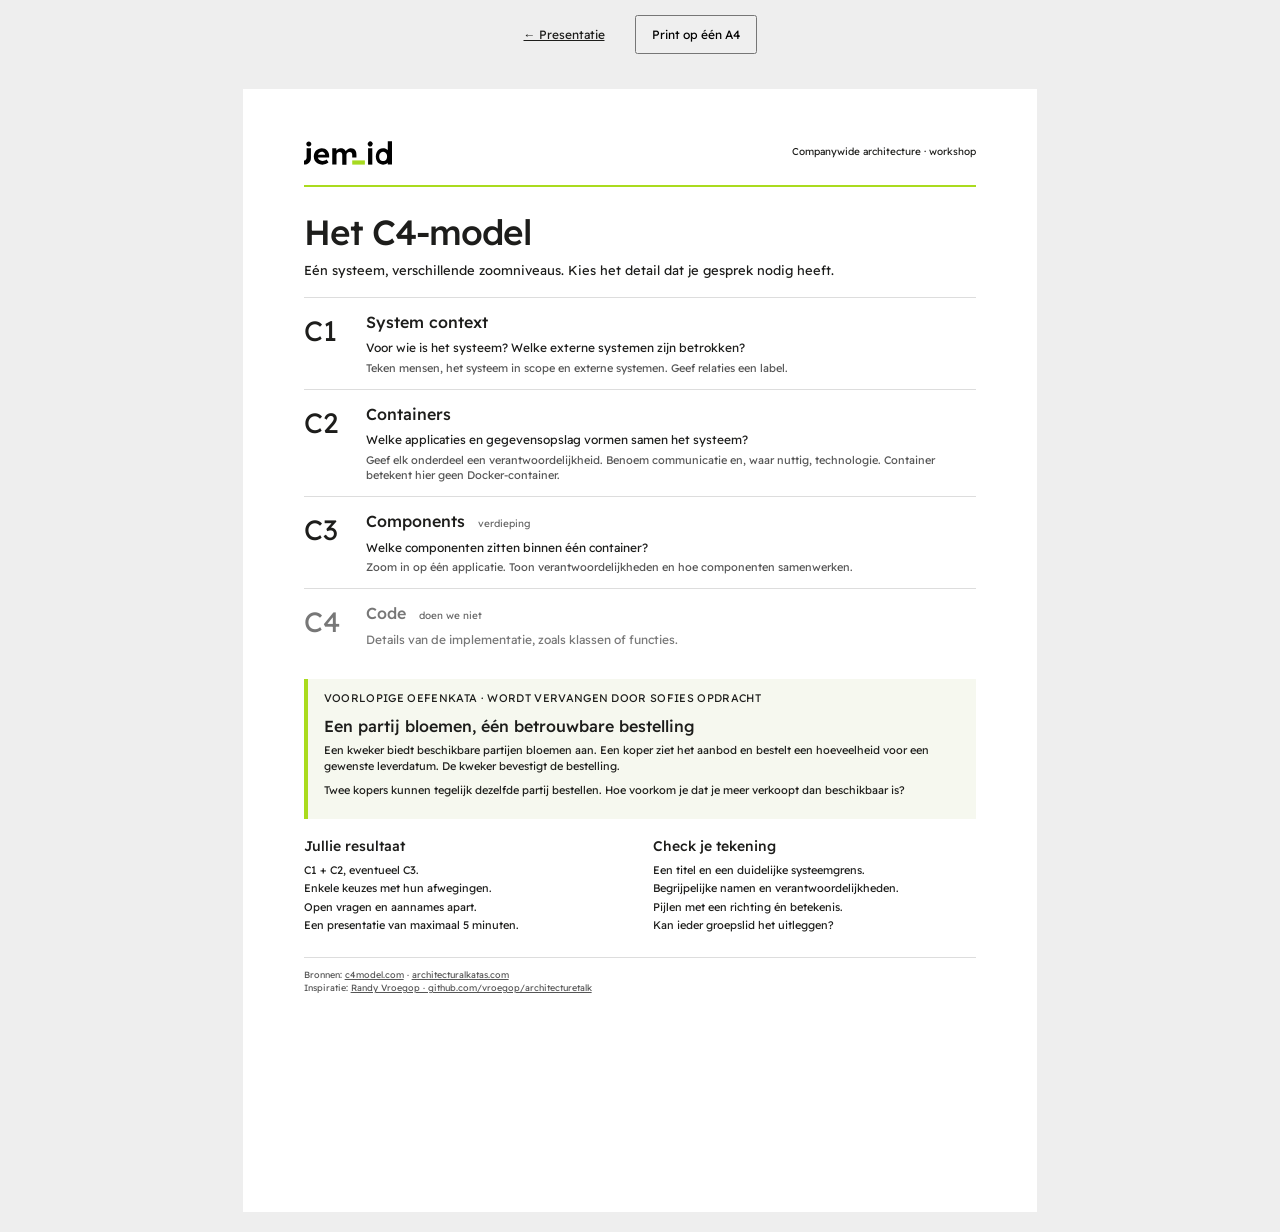
==== handout.html @ e9f6d038 "Add companywide architecture workshop deck and handout" ====
<!doctype html><html lang="nl"><head><meta charset="utf-8"><meta name="viewport" content="width=device-width, initial-scale=1"><title>C4-hand-out · jem-id</title><link rel="stylesheet" href="handout.css"><script src="workshop.js" defer></script><script src="handout.js" defer></script></head><body><nav><a href="index.html">← Presentatie</a><button onclick="print()">Print op één A4</button></nav><main><header><img src="assets/logo.svg" alt="jem-id"><span>Companywide architecture · workshop</span></header><h1>Het C4-model</h1><p class="subtitle">Eén systeem, verschillende zoomniveaus. Kies het detail dat je gesprek nodig heeft.</p><section class="levels"><article><b>C1</b><div><h2>System context</h2><p>Voor wie is het systeem? Welke externe systemen zijn betrokken?</p><small>Teken mensen, het systeem in scope en externe systemen. Geef relaties een label.</small></div></article><article><b>C2</b><div><h2>Containers</h2><p>Welke applicaties en gegevensopslag vormen samen het systeem?</p><small>Geef elk onderdeel een verantwoordelijkheid. Benoem communicatie en, waar nuttig, technologie. Container betekent hier geen Docker-container.</small></div></article><article><b>C3</b><div><h2>Components <em>verdieping</em></h2><p>Welke componenten zitten binnen één container?</p><small>Zoom in op één applicatie. Toon verantwoordelijkheden en hoe componenten samenwerken.</small></div></article><article class="skip"><b>C4</b><div><h2>Code <em>doen we niet</em></h2><p>Details van de implementatie, zoals klassen of functies.</p></div></article></section><section class="kata"><p class="label">Voorlopige oefenkata · wordt vervangen door Sofies opdracht</p><h2 id="kata-title"></h2><p id="kata-description"></p><p id="kata-challenge"></p></section><section class="bottom"><div><h2>Jullie resultaat</h2><p>C1 + C2, eventueel C3.<br>Enkele keuzes met hun afwegingen.<br>Open vragen en aannames apart.<br>Een presentatie van maximaal 5 minuten.</p></div><div><h2>Check je tekening</h2><p>Een titel en een duidelijke systeemgrens.<br>Begrijpelijke namen en verantwoordelijkheden.<br>Pijlen met een richting én betekenis.<br>Kan ieder groepslid het uitleggen?</p></div></section><footer>Bronnen: <a href="https://c4model.com/">c4model.com</a> · <a href="https://www.architecturalkatas.com/">architecturalkatas.com</a><br>Inspiratie: <a href="https://github.com/vroegop/architecturetalk">Randy Vroegop · github.com/vroegop/architecturetalk</a></footer></main></body></html>
---- handout.css ----
@font-face{font-family:Readex;src:url('assets/readex-pro.woff2');font-weight:300 700;font-display:swap}*{box-sizing:border-box}body{font-family:Readex,Arial,sans-serif;color:#1d1d1b;background:#eee;margin:0;font-size:12px;line-height:1.45}main{width:210mm;min-height:297mm;margin:20px auto;background:white;padding:13mm 16mm}header{display:flex;justify-content:space-between;align-items:center;font-size:10px;padding-bottom:18px;border-bottom:2px solid #aadb1e}header img{width:88px;height:28px}h1{font-size:35px;font-weight:500;letter-spacing:-1px;margin:20px 0 4px}h2{font-size:16px;font-weight:500;margin:0 0 5px}p{margin:4px 0 8px}.subtitle{font-size:13px;margin-bottom:17px}.levels article{display:grid;grid-template-columns:48px 1fr;gap:14px;padding:13px 0;border-top:1px solid #ddd;break-inside:avoid}.levels article>b{font-size:28px;font-weight:400}.levels small{font-size:11px;line-height:1.4;display:block;color:#555}.levels p{margin:0 0 4px}.levels em{font-size:10px;font-style:normal;font-weight:400;margin-left:8px;color:#666}.skip{color:#777}.kata{border-left:4px solid #aadb1e;background:#f6f8ef;padding:12px 16px;margin:14px 0;break-inside:avoid}.label{font-size:9px;letter-spacing:.03em;text-transform:uppercase;margin:0 0 8px}.kata p{font-size:11px}.kata ul{padding-left:17px;margin:4px 0;font-size:11px}.bottom{display:grid;grid-template-columns:1fr 1fr;gap:25px;margin-top:17px}.bottom h2{font-size:14px}.bottom p{font-size:11px;line-height:1.65}footer{border-top:1px solid #ddd;padding-top:10px;margin-top:15px;font-size:9px;color:#555}a{color:inherit}nav{display:flex;justify-content:center;align-items:center;gap:30px;padding:15px}button{font:inherit;padding:9px 15px;cursor:pointer}@page{size:A4;margin:0}@media print{body{background:white}nav{display:none}main{margin:0;min-height:0}*{print-color-adjust:exact;-webkit-print-color-adjust:exact}}@media screen and (max-width:800px){main{width:100%;min-height:0;margin:0;padding:25px}.bottom{gap:16px}}
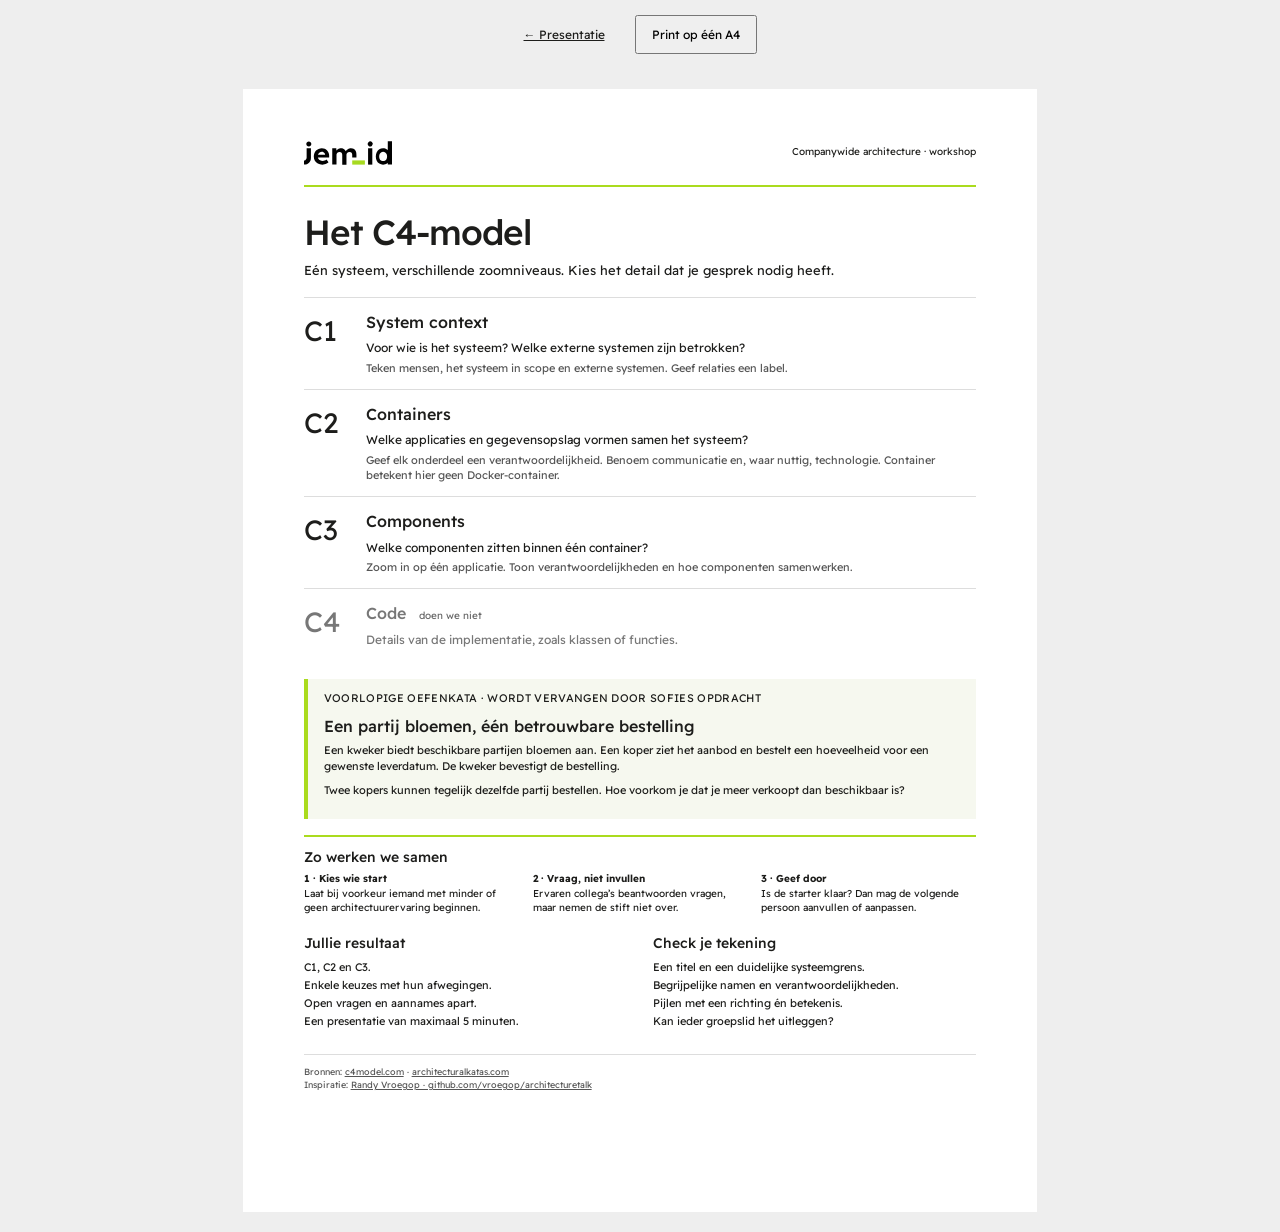
==== commit 17e91e62: "Add C1-C3 example slides and loop timeline Replace the single check-in slide with one slide per C4 l" ====
--- a/handout.html
+++ b/handout.html
@@ -1 +1 @@
-<!doctype html><html lang="nl"><head><meta charset="utf-8"><meta name="viewport" content="width=device-width, initial-scale=1"><title>C4-hand-out · jem-id</title><link rel="stylesheet" href="handout.css"><script src="workshop.js" defer></script><script src="handout.js" defer></script></head><body><nav><a href="index.html">← Presentatie</a><button onclick="print()">Print op één A4</button></nav><main><header><img src="assets/logo.svg" alt="jem-id"><span>Companywide architecture · workshop</span></header><h1>Het C4-model</h1><p class="subtitle">Eén systeem, verschillende zoomniveaus. Kies het detail dat je gesprek nodig heeft.</p><section class="levels"><article><b>C1</b><div><h2>System context</h2><p>Voor wie is het systeem? Welke externe systemen zijn betrokken?</p><small>Teken mensen, het systeem in scope en externe systemen. Geef relaties een label.</small></div></article><article><b>C2</b><div><h2>Containers</h2><p>Welke applicaties en gegevensopslag vormen samen het systeem?</p><small>Geef elk onderdeel een verantwoordelijkheid. Benoem communicatie en, waar nuttig, technologie. Container betekent hier geen Docker-container.</small></div></article><article><b>C3</b><div><h2>Components <em>verdieping</em></h2><p>Welke componenten zitten binnen één container?</p><small>Zoom in op één applicatie. Toon verantwoordelijkheden en hoe componenten samenwerken.</small></div></article><article class="skip"><b>C4</b><div><h2>Code <em>doen we niet</em></h2><p>Details van de implementatie, zoals klassen of functies.</p></div></article></section><section class="kata"><p class="label">Voorlopige oefenkata · wordt vervangen door Sofies opdracht</p><h2 id="kata-title"></h2><p id="kata-description"></p><p id="kata-challenge"></p></section><section class="bottom"><div><h2>Jullie resultaat</h2><p>C1 + C2, eventueel C3.<br>Enkele keuzes met hun afwegingen.<br>Open vragen en aannames apart.<br>Een presentatie van maximaal 5 minuten.</p></div><div><h2>Check je tekening</h2><p>Een titel en een duidelijke systeemgrens.<br>Begrijpelijke namen en verantwoordelijkheden.<br>Pijlen met een richting én betekenis.<br>Kan ieder groepslid het uitleggen?</p></div></section><footer>Bronnen: <a href="https://c4model.com/">c4model.com</a> · <a href="https://www.architecturalkatas.com/">architecturalkatas.com</a><br>Inspiratie: <a href="https://github.com/vroegop/architecturetalk">Randy Vroegop · github.com/vroegop/architecturetalk</a></footer></main></body></html>
+<!doctype html><html lang="nl"><head><meta charset="utf-8"><meta name="viewport" content="width=device-width, initial-scale=1"><title>C4-hand-out · jem-id</title><link rel="stylesheet" href="handout.css"><script src="workshop.js" defer></script><script src="handout.js" defer></script></head><body><nav><a href="index.html">← Presentatie</a><button onclick="print()">Print op één A4</button></nav><main><header><img src="assets/logo.svg" alt="jem-id"><span>Companywide architecture · workshop</span></header><h1>Het C4-model</h1><p class="subtitle">Eén systeem, verschillende zoomniveaus. Kies het detail dat je gesprek nodig heeft.</p><section class="levels"><article><b>C1</b><div><h2>System context</h2><p>Voor wie is het systeem? Welke externe systemen zijn betrokken?</p><small>Teken mensen, het systeem in scope en externe systemen. Geef relaties een label.</small></div></article><article><b>C2</b><div><h2>Containers</h2><p>Welke applicaties en gegevensopslag vormen samen het systeem?</p><small>Geef elk onderdeel een verantwoordelijkheid. Benoem communicatie en, waar nuttig, technologie. Container betekent hier geen Docker-container.</small></div></article><article><b>C3</b><div><h2>Components</h2><p>Welke componenten zitten binnen één container?</p><small>Zoom in op één applicatie. Toon verantwoordelijkheden en hoe componenten samenwerken.</small></div></article><article class="skip"><b>C4</b><div><h2>Code <em>doen we niet</em></h2><p>Details van de implementatie, zoals klassen of functies.</p></div></article></section><section class="kata"><p class="label">Voorlopige oefenkata · wordt vervangen door Sofies opdracht</p><h2 id="kata-title"></h2><p id="kata-description"></p><p id="kata-challenge"></p></section><section class="bottom"><div><h2>Jullie resultaat</h2><p>C1, C2 en C3.<br>Enkele keuzes met hun afwegingen.<br>Open vragen en aannames apart.<br>Een presentatie van maximaal 5 minuten.</p></div><div><h2>Check je tekening</h2><p>Een titel en een duidelijke systeemgrens.<br>Begrijpelijke namen en verantwoordelijkheden.<br>Pijlen met een richting én betekenis.<br>Kan ieder groepslid het uitleggen?</p></div></section><footer>Bronnen: <a href="https://c4model.com/">c4model.com</a> · <a href="https://www.architecturalkatas.com/">architecturalkatas.com</a><br>Inspiratie: <a href="https://github.com/vroegop/architecturetalk">Randy Vroegop · github.com/vroegop/architecturetalk</a></footer></main></body></html>
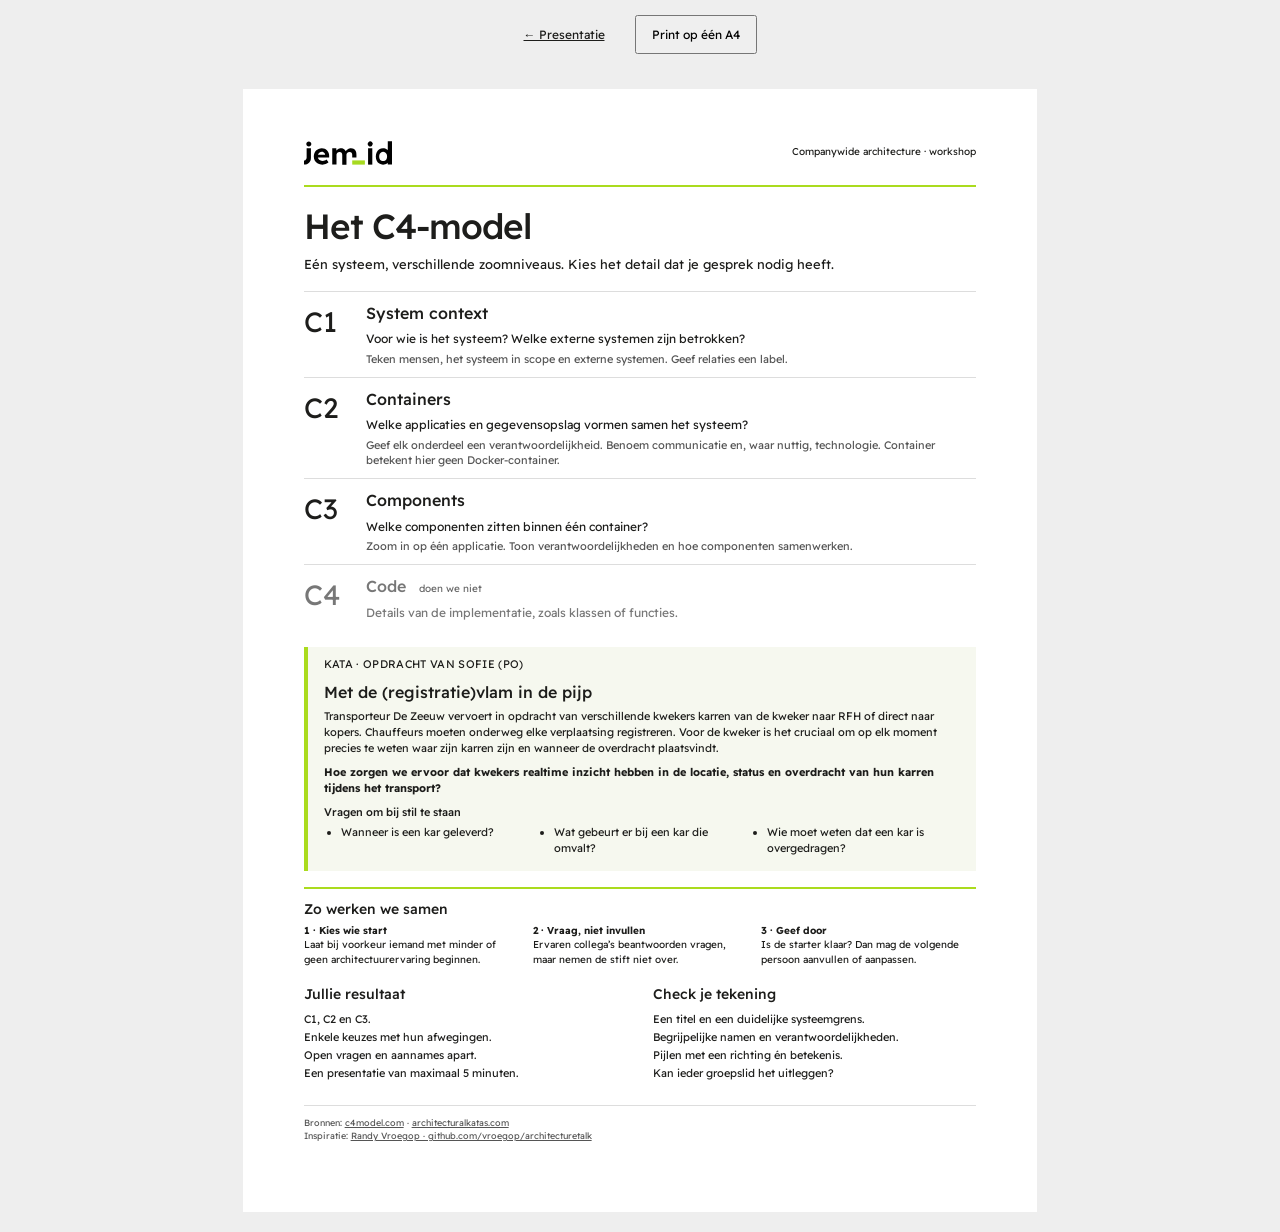
==== commit 9d31629c: "Add Sofie's kata to handout and update groups Show the kata challenge and questions on the handout, " ====
--- a/handout.html
+++ b/handout.html
@@ -1 +1 @@
-<!doctype html><html lang="nl"><head><meta charset="utf-8"><meta name="viewport" content="width=device-width, initial-scale=1"><title>C4-hand-out · jem-id</title><link rel="stylesheet" href="handout.css"><script src="workshop.js" defer></script><script src="handout.js" defer></script></head><body><nav><a href="index.html">← Presentatie</a><button onclick="print()">Print op één A4</button></nav><main><header><img src="assets/logo.svg" alt="jem-id"><span>Companywide architecture · workshop</span></header><h1>Het C4-model</h1><p class="subtitle">Eén systeem, verschillende zoomniveaus. Kies het detail dat je gesprek nodig heeft.</p><section class="levels"><article><b>C1</b><div><h2>System context</h2><p>Voor wie is het systeem? Welke externe systemen zijn betrokken?</p><small>Teken mensen, het systeem in scope en externe systemen. Geef relaties een label.</small></div></article><article><b>C2</b><div><h2>Containers</h2><p>Welke applicaties en gegevensopslag vormen samen het systeem?</p><small>Geef elk onderdeel een verantwoordelijkheid. Benoem communicatie en, waar nuttig, technologie. Container betekent hier geen Docker-container.</small></div></article><article><b>C3</b><div><h2>Components</h2><p>Welke componenten zitten binnen één container?</p><small>Zoom in op één applicatie. Toon verantwoordelijkheden en hoe componenten samenwerken.</small></div></article><article class="skip"><b>C4</b><div><h2>Code <em>doen we niet</em></h2><p>Details van de implementatie, zoals klassen of functies.</p></div></article></section><section class="kata"><p class="label">Voorlopige oefenkata · wordt vervangen door Sofies opdracht</p><h2 id="kata-title"></h2><p id="kata-description"></p><p id="kata-challenge"></p></section><section class="bottom"><div><h2>Jullie resultaat</h2><p>C1, C2 en C3.<br>Enkele keuzes met hun afwegingen.<br>Open vragen en aannames apart.<br>Een presentatie van maximaal 5 minuten.</p></div><div><h2>Check je tekening</h2><p>Een titel en een duidelijke systeemgrens.<br>Begrijpelijke namen en verantwoordelijkheden.<br>Pijlen met een richting én betekenis.<br>Kan ieder groepslid het uitleggen?</p></div></section><footer>Bronnen: <a href="https://c4model.com/">c4model.com</a> · <a href="https://www.architecturalkatas.com/">architecturalkatas.com</a><br>Inspiratie: <a href="https://github.com/vroegop/architecturetalk">Randy Vroegop · github.com/vroegop/architecturetalk</a></footer></main></body></html>
+<!doctype html><html lang="nl"><head><meta charset="utf-8"><meta name="viewport" content="width=device-width, initial-scale=1"><title>C4-hand-out · jem-id</title><link rel="stylesheet" href="handout.css"><script src="workshop.js" defer></script><script src="handout.js" defer></script></head><body><nav><a href="index.html">← Presentatie</a><button onclick="print()">Print op één A4</button></nav><main><header><img src="assets/logo.svg" alt="jem-id"><span>Companywide architecture · workshop</span></header><h1>Het C4-model</h1><p class="subtitle">Eén systeem, verschillende zoomniveaus. Kies het detail dat je gesprek nodig heeft.</p><section class="levels"><article><b>C1</b><div><h2>System context</h2><p>Voor wie is het systeem? Welke externe systemen zijn betrokken?</p><small>Teken mensen, het systeem in scope en externe systemen. Geef relaties een label.</small></div></article><article><b>C2</b><div><h2>Containers</h2><p>Welke applicaties en gegevensopslag vormen samen het systeem?</p><small>Geef elk onderdeel een verantwoordelijkheid. Benoem communicatie en, waar nuttig, technologie. Container betekent hier geen Docker-container.</small></div></article><article><b>C3</b><div><h2>Components</h2><p>Welke componenten zitten binnen één container?</p><small>Zoom in op één applicatie. Toon verantwoordelijkheden en hoe componenten samenwerken.</small></div></article><article class="skip"><b>C4</b><div><h2>Code <em>doen we niet</em></h2><p>Details van de implementatie, zoals klassen of functies.</p></div></article></section><section class="kata"><p class="label">Kata · opdracht van Sofie (PO)</p><h2 id="kata-title"></h2><p id="kata-description"></p><p id="kata-challenge"><b></b></p><p class="questions-label">Vragen om bij stil te staan</p><ul id="kata-questions"></ul></section><section class="bottom"><div><h2>Jullie resultaat</h2><p>C1, C2 en C3.<br>Enkele keuzes met hun afwegingen.<br>Open vragen en aannames apart.<br>Een presentatie van maximaal 5 minuten.</p></div><div><h2>Check je tekening</h2><p>Een titel en een duidelijke systeemgrens.<br>Begrijpelijke namen en verantwoordelijkheden.<br>Pijlen met een richting én betekenis.<br>Kan ieder groepslid het uitleggen?</p></div></section><footer>Bronnen: <a href="https://c4model.com/">c4model.com</a> · <a href="https://www.architecturalkatas.com/">architecturalkatas.com</a><br>Inspiratie: <a href="https://github.com/vroegop/architecturetalk">Randy Vroegop · github.com/vroegop/architecturetalk</a></footer></main></body></html>
--- a/handout.css
+++ b/handout.css
@@ -1 +1 @@
-@font-face{font-family:Readex;src:url('assets/readex-pro.woff2');font-weight:300 700;font-display:swap}*{box-sizing:border-box}body{font-family:Readex,Arial,sans-serif;color:#1d1d1b;background:#eee;margin:0;font-size:12px;line-height:1.45}main{width:210mm;min-height:297mm;margin:20px auto;background:white;padding:13mm 16mm}header{display:flex;justify-content:space-between;align-items:center;font-size:10px;padding-bottom:18px;border-bottom:2px solid #aadb1e}header img{width:88px;height:28px}h1{font-size:35px;font-weight:500;letter-spacing:-1px;margin:20px 0 4px}h2{font-size:16px;font-weight:500;margin:0 0 5px}p{margin:4px 0 8px}.subtitle{font-size:13px;margin-bottom:17px}.levels article{display:grid;grid-template-columns:48px 1fr;gap:14px;padding:13px 0;border-top:1px solid #ddd;break-inside:avoid}.levels article>b{font-size:28px;font-weight:400}.levels small{font-size:11px;line-height:1.4;display:block;color:#555}.levels p{margin:0 0 4px}.levels em{font-size:10px;font-style:normal;font-weight:400;margin-left:8px;color:#666}.skip{color:#777}.kata{border-left:4px solid #aadb1e;background:#f6f8ef;padding:12px 16px;margin:14px 0;break-inside:avoid}.label{font-size:9px;letter-spacing:.03em;text-transform:uppercase;margin:0 0 8px}.kata p{font-size:11px}.kata ul{padding-left:17px;margin:4px 0;font-size:11px}.bottom{display:grid;grid-template-columns:1fr 1fr;gap:25px;margin-top:17px}.bottom h2{font-size:14px}.bottom p{font-size:11px;line-height:1.65}footer{border-top:1px solid #ddd;padding-top:10px;margin-top:15px;font-size:9px;color:#555}a{color:inherit}nav{display:flex;justify-content:center;align-items:center;gap:30px;padding:15px}button{font:inherit;padding:9px 15px;cursor:pointer}@page{size:A4;margin:0}@media print{body{background:white}nav{display:none}main{margin:0;min-height:0}*{print-color-adjust:exact;-webkit-print-color-adjust:exact}}@media screen and (max-width:800px){main{width:100%;min-height:0;margin:0;padding:25px}.bottom{gap:16px}}
+@font-face{font-family:Readex;src:url('assets/readex-pro.woff2');font-weight:300 700;font-display:swap}*{box-sizing:border-box}body{font-family:Readex,Arial,sans-serif;color:#1d1d1b;background:#eee;margin:0;font-size:12px;line-height:1.45}main{width:210mm;min-height:297mm;margin:20px auto;background:white;padding:13mm 16mm}header{display:flex;justify-content:space-between;align-items:center;font-size:10px;padding-bottom:18px;border-bottom:2px solid #aadb1e}header img{width:88px;height:28px}h1{font-size:35px;font-weight:500;letter-spacing:-1px;margin:14px 0 4px}h2{font-size:16px;font-weight:500;margin:0 0 5px}p{margin:4px 0 8px}.subtitle{font-size:13px;margin-bottom:17px}.levels article{display:grid;grid-template-columns:48px 1fr;gap:14px;padding:10px 0;border-top:1px solid #ddd;break-inside:avoid}.levels article>b{font-size:28px;font-weight:400}.levels small{font-size:11px;line-height:1.4;display:block;color:#555}.levels p{margin:0 0 4px}.levels em{font-size:10px;font-style:normal;font-weight:400;margin-left:8px;color:#666}.skip{color:#777}.kata{border-left:4px solid #aadb1e;background:#f6f8ef;padding:10px 16px;margin:12px 0;break-inside:avoid}.label{font-size:9px;letter-spacing:.03em;text-transform:uppercase;margin:0 0 8px}.kata p{font-size:11px}.questions-label{font-size:11px;font-weight:500;margin:8px 0 2px}.kata ul{padding-left:17px;margin:4px 0;font-size:11px}#kata-questions{display:grid;grid-template-columns:repeat(3,1fr);gap:0 20px}.bottom{display:grid;grid-template-columns:1fr 1fr;gap:25px;margin-top:17px}.bottom h2{font-size:14px}.bottom p{font-size:11px;line-height:1.65}footer{border-top:1px solid #ddd;padding-top:10px;margin-top:15px;font-size:9px;color:#555}a{color:inherit}nav{display:flex;justify-content:center;align-items:center;gap:30px;padding:15px}button{font:inherit;padding:9px 15px;cursor:pointer}@page{size:A4;margin:0}@media print{body{background:white}nav{display:none}main{margin:0;min-height:0}*{print-color-adjust:exact;-webkit-print-color-adjust:exact}}@media screen and (max-width:800px){main{width:100%;min-height:0;margin:0;padding:25px}.bottom{gap:16px}}
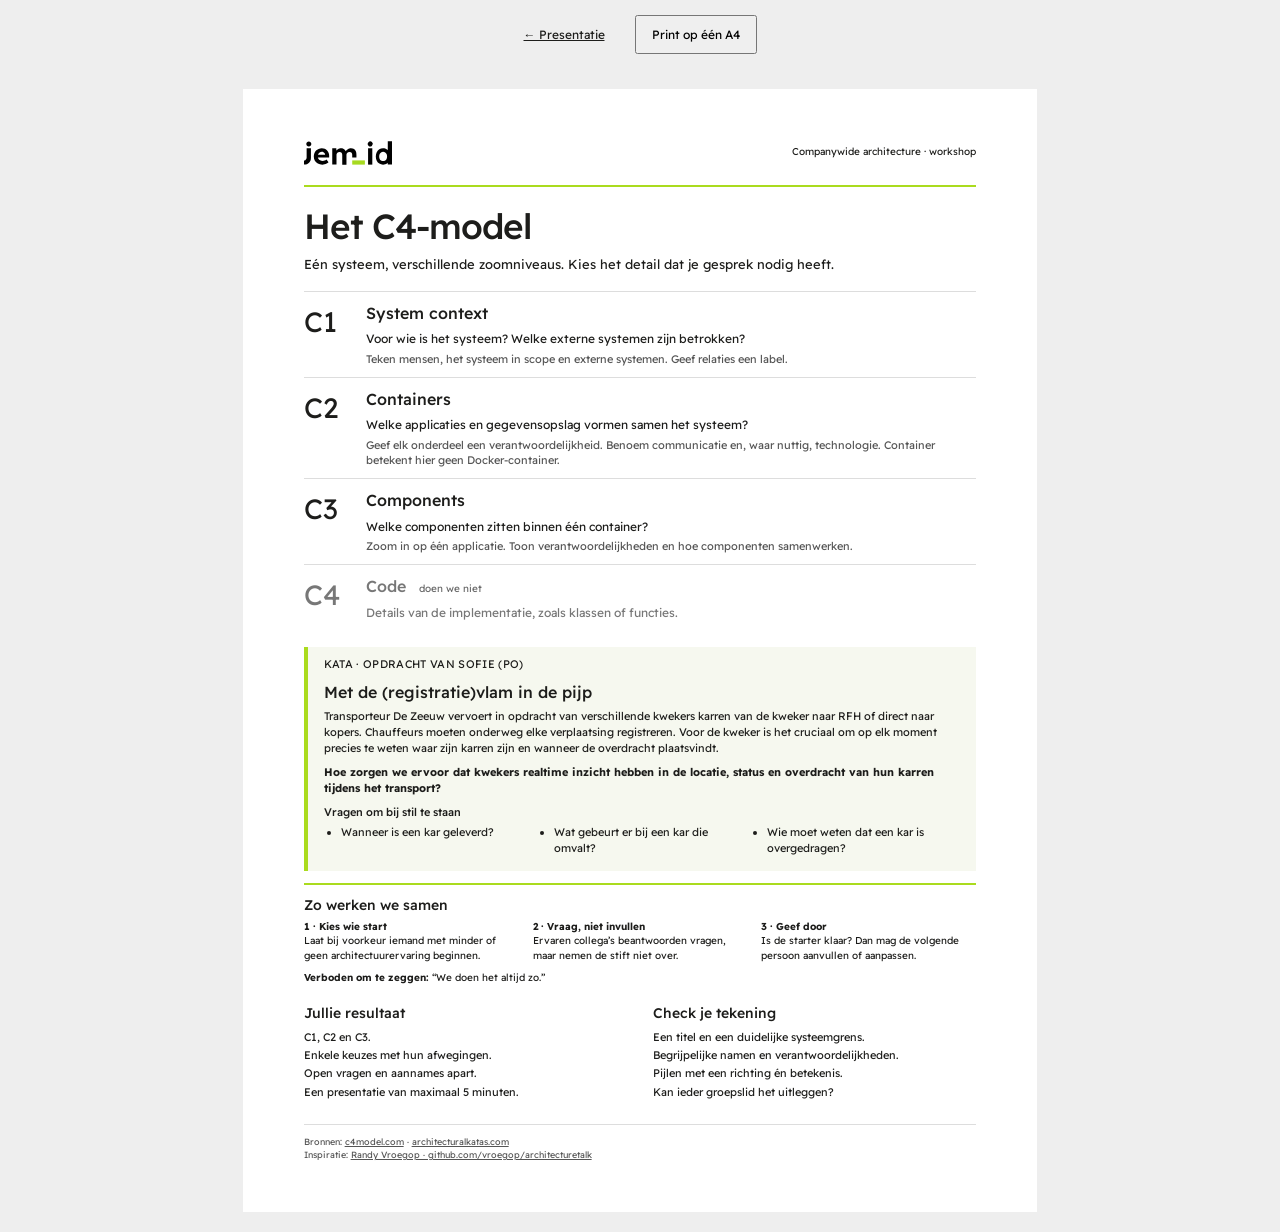
==== commit 9b1be98d: "Add "verboden om te zeggen" line to hand-out and collaboration slide Feedback from the first worksho" ====
--- a/handout.html
+++ b/handout.html
@@ -1 +1 @@
-<!doctype html><html lang="nl"><head><meta charset="utf-8"><meta name="viewport" content="width=device-width, initial-scale=1"><title>C4-hand-out · jem-id</title><link rel="stylesheet" href="handout.css"><script src="workshop.js" defer></script><script src="handout.js" defer></script></head><body><nav><a href="index.html">← Presentatie</a><button onclick="print()">Print op één A4</button></nav><main><header><img src="assets/logo.svg" alt="jem-id"><span>Companywide architecture · workshop</span></header><h1>Het C4-model</h1><p class="subtitle">Eén systeem, verschillende zoomniveaus. Kies het detail dat je gesprek nodig heeft.</p><section class="levels"><article><b>C1</b><div><h2>System context</h2><p>Voor wie is het systeem? Welke externe systemen zijn betrokken?</p><small>Teken mensen, het systeem in scope en externe systemen. Geef relaties een label.</small></div></article><article><b>C2</b><div><h2>Containers</h2><p>Welke applicaties en gegevensopslag vormen samen het systeem?</p><small>Geef elk onderdeel een verantwoordelijkheid. Benoem communicatie en, waar nuttig, technologie. Container betekent hier geen Docker-container.</small></div></article><article><b>C3</b><div><h2>Components</h2><p>Welke componenten zitten binnen één container?</p><small>Zoom in op één applicatie. Toon verantwoordelijkheden en hoe componenten samenwerken.</small></div></article><article class="skip"><b>C4</b><div><h2>Code <em>doen we niet</em></h2><p>Details van de implementatie, zoals klassen of functies.</p></div></article></section><section class="kata"><p class="label">Kata · opdracht van Sofie (PO)</p><h2 id="kata-title"></h2><p id="kata-description"></p><p id="kata-challenge"><b></b></p><p class="questions-label">Vragen om bij stil te staan</p><ul id="kata-questions"></ul></section><section class="bottom"><div><h2>Jullie resultaat</h2><p>C1, C2 en C3.<br>Enkele keuzes met hun afwegingen.<br>Open vragen en aannames apart.<br>Een presentatie van maximaal 5 minuten.</p></div><div><h2>Check je tekening</h2><p>Een titel en een duidelijke systeemgrens.<br>Begrijpelijke namen en verantwoordelijkheden.<br>Pijlen met een richting én betekenis.<br>Kan ieder groepslid het uitleggen?</p></div></section><footer>Bronnen: <a href="https://c4model.com/">c4model.com</a> · <a href="https://www.architecturalkatas.com/">architecturalkatas.com</a><br>Inspiratie: <a href="https://github.com/vroegop/architecturetalk">Randy Vroegop · github.com/vroegop/architecturetalk</a></footer></main></body></html>
+<!doctype html><html lang="nl"><head><meta charset="utf-8"><meta name="viewport" content="width=device-width, initial-scale=1"><title>C4-hand-out · jem-id</title><link rel="icon" href="assets/favicon.svg" type="image/svg+xml"><link rel="stylesheet" href="handout.css?v=20261109-1"><script src="workshop.js?v=20261109-1" defer></script><script src="handout.js?v=20261109-1" defer></script></head><body><nav><a href="index.html">← Presentatie</a><button onclick="print()">Print op één A4</button></nav><main><header><img src="assets/logo.svg" alt="jem-id"><span>Companywide architecture · workshop</span></header><h1>Het C4-model</h1><p class="subtitle">Eén systeem, verschillende zoomniveaus. Kies het detail dat je gesprek nodig heeft.</p><section class="levels"><article><b>C1</b><div><h2>System context</h2><p>Voor wie is het systeem? Welke externe systemen zijn betrokken?</p><small>Teken mensen, het systeem in scope en externe systemen. Geef relaties een label.</small></div></article><article><b>C2</b><div><h2>Containers</h2><p>Welke applicaties en gegevensopslag vormen samen het systeem?</p><small>Geef elk onderdeel een verantwoordelijkheid. Benoem communicatie en, waar nuttig, technologie. Container betekent hier geen Docker-container.</small></div></article><article><b>C3</b><div><h2>Components</h2><p>Welke componenten zitten binnen één container?</p><small>Zoom in op één applicatie. Toon verantwoordelijkheden en hoe componenten samenwerken.</small></div></article><article class="skip"><b>C4</b><div><h2>Code <em>doen we niet</em></h2><p>Details van de implementatie, zoals klassen of functies.</p></div></article></section><section class="kata"><p class="label">Kata · opdracht van Sofie (PO)</p><h2 id="kata-title"></h2><p id="kata-description"></p><p id="kata-challenge"><b></b></p><p class="questions-label">Vragen om bij stil te staan</p><ul id="kata-questions"></ul></section><section class="bottom"><div><h2>Jullie resultaat</h2><p>C1, C2 en C3.<br>Enkele keuzes met hun afwegingen.<br>Open vragen en aannames apart.<br>Een presentatie van maximaal 5 minuten.</p></div><div><h2>Check je tekening</h2><p>Een titel en een duidelijke systeemgrens.<br>Begrijpelijke namen en verantwoordelijkheden.<br>Pijlen met een richting én betekenis.<br>Kan ieder groepslid het uitleggen?</p></div></section><footer>Bronnen: <a href="https://c4model.com/">c4model.com</a> · <a href="https://www.architecturalkatas.com/">architecturalkatas.com</a><br>Inspiratie: <a href="https://github.com/vroegop/architecturetalk">Randy Vroegop · github.com/vroegop/architecturetalk</a></footer></main></body></html>
